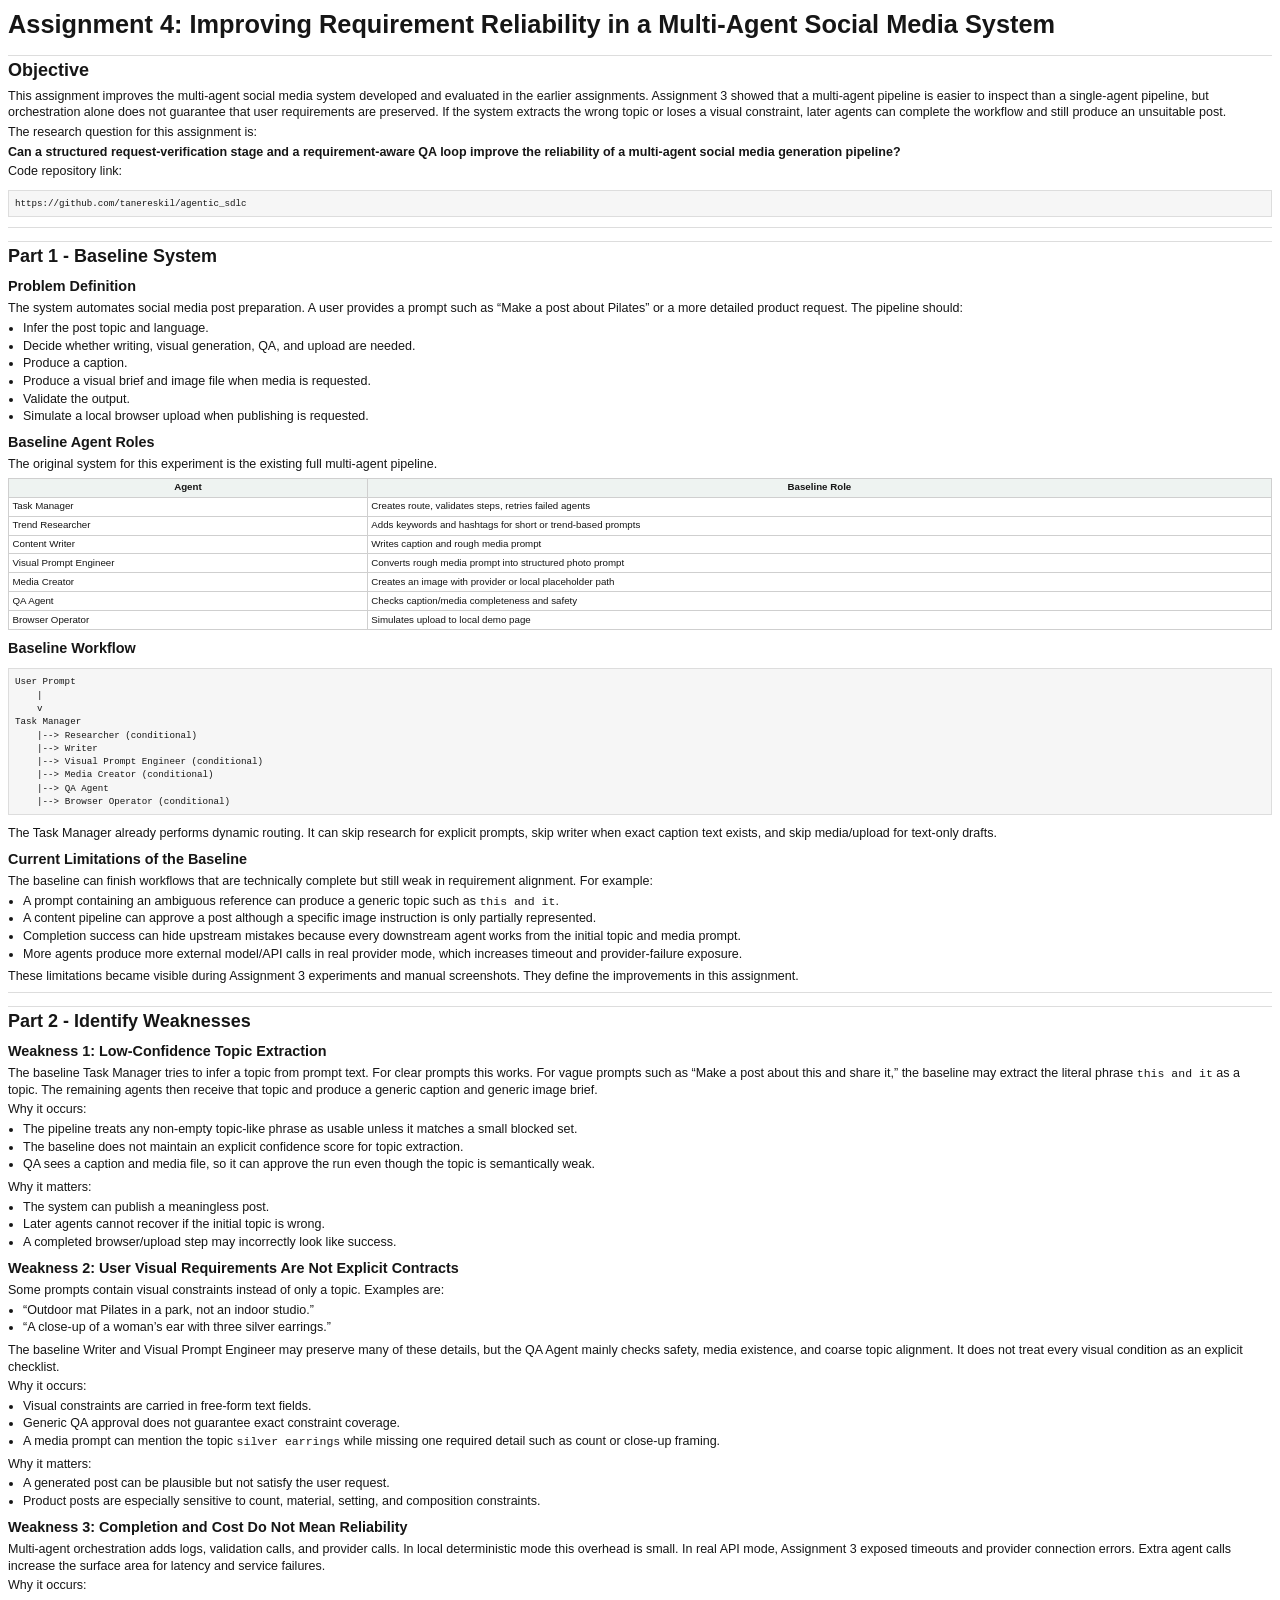
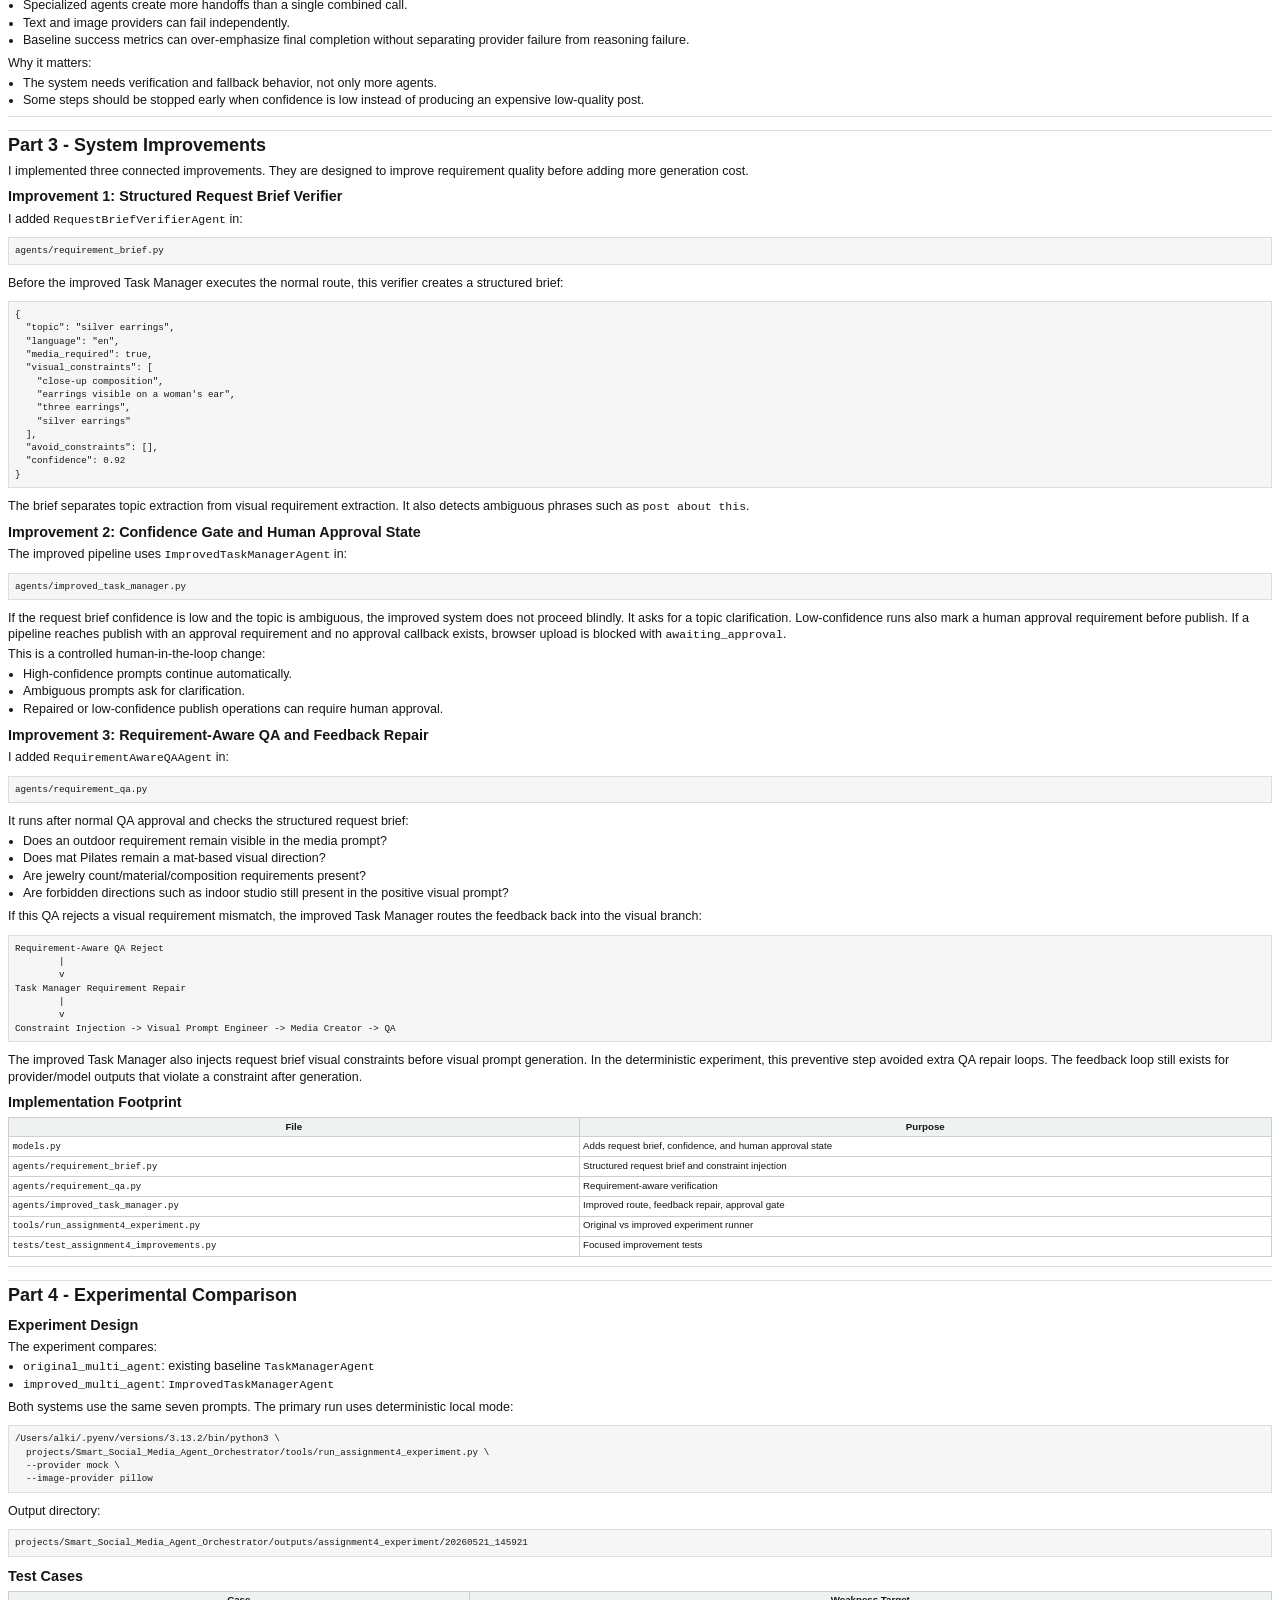
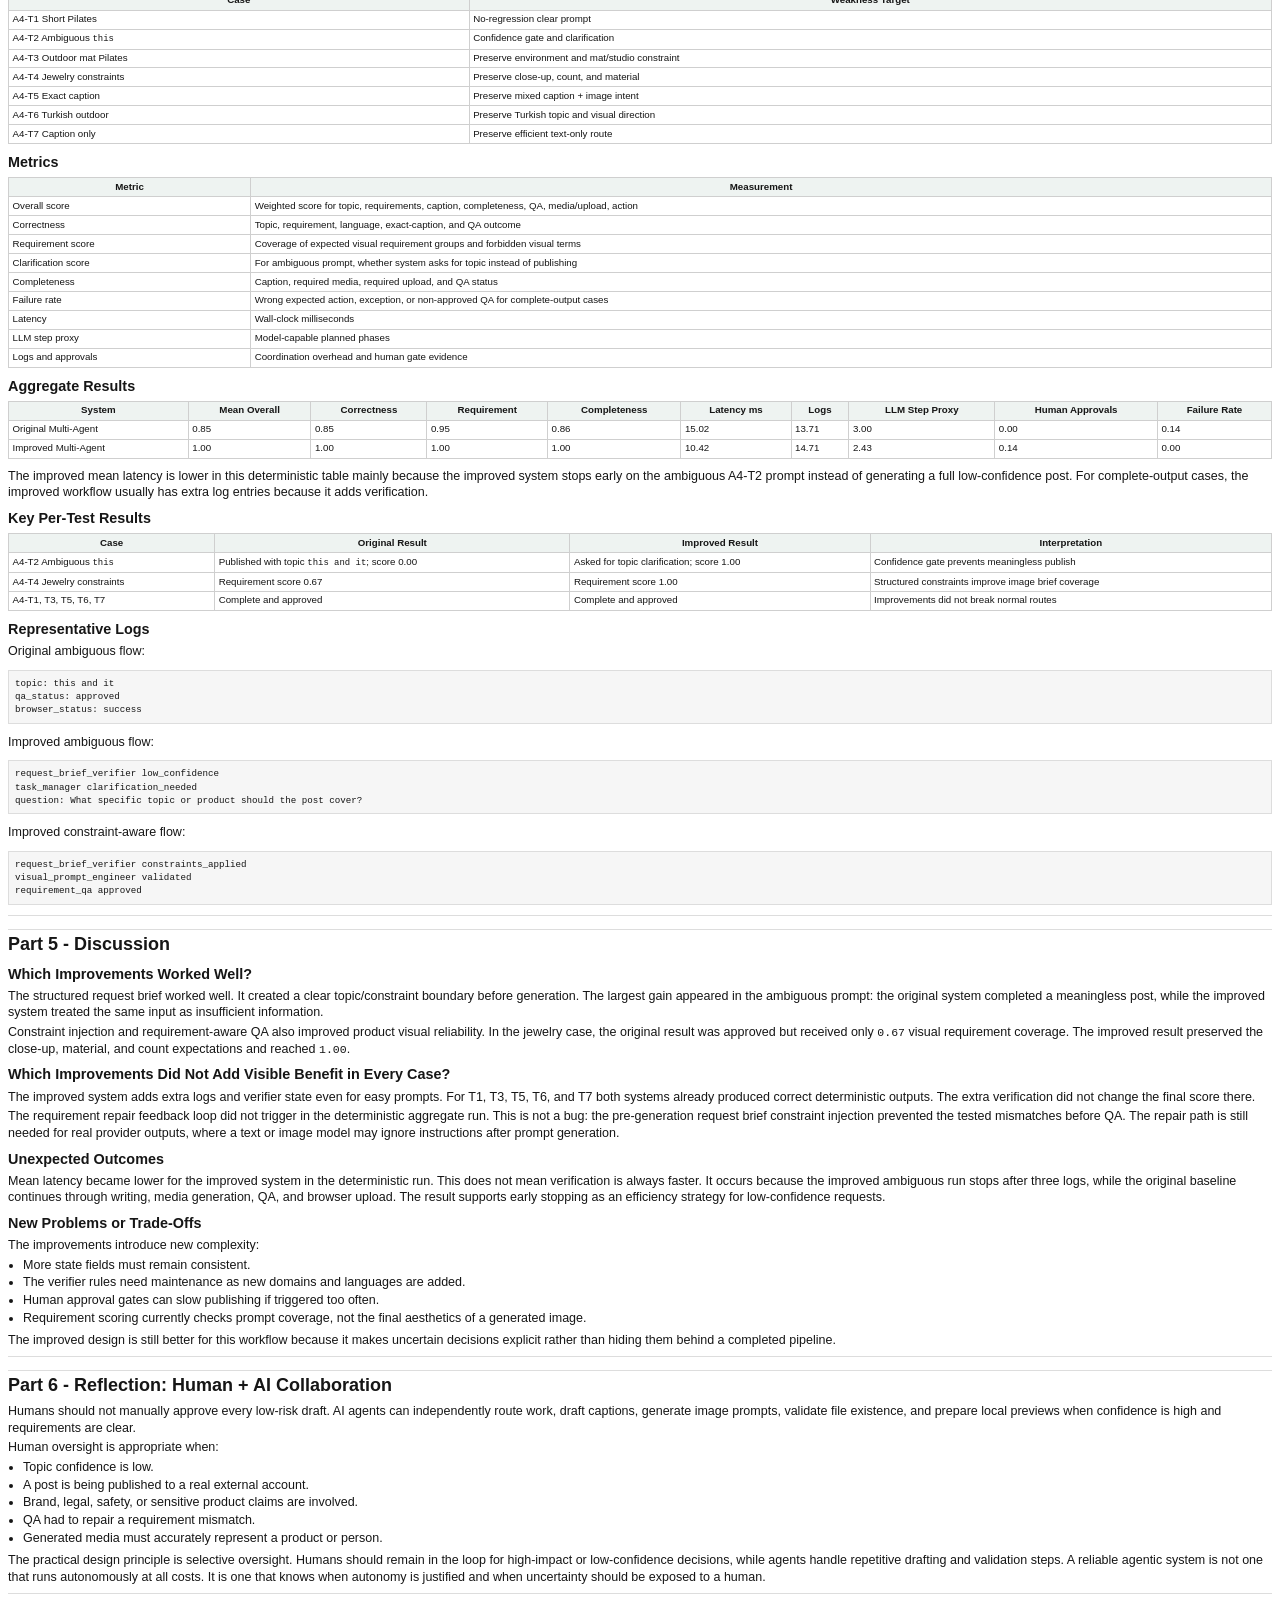
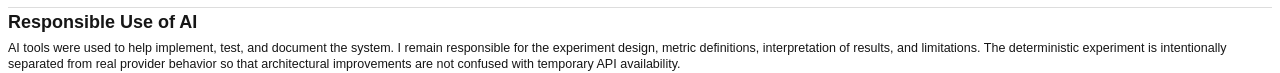
==== projects/Smart_Social_Media_Agent_Orchestrator/assignment4_report.html @ 866764fb "Add project files and updates" ====
<!doctype html><html><head><meta charset="utf-8"><title>Assignment 4 Report</title><style>@page { size: A4; margin: 14mm 12mm; } body { font-family:-apple-system,BlinkMacSystemFont,"Helvetica Neue",Arial,sans-serif;color:#161616;line-height:1.33;font-size:9.4pt;} h1{font-size:19pt;margin:0 0 9px;} h2{font-size:13.5pt;margin:13px 0 5px;padding-top:3px;border-top:1px solid #ddd;} h3{font-size:10.8pt;margin:8px 0 4px;} p{margin:3px 0;} ul{margin:3px 0 6px 15px;padding:0;} li{margin:1px 0;} table{width:100%;border-collapse:collapse;margin:5px 0 9px;font-size:7.3pt;page-break-inside:avoid;} th,td{border:1px solid #cfcfcf;padding:2.5px 3.5px;vertical-align:top;} th{background:#eef3f1;font-weight:700;} pre{background:#f6f6f6;border:1px solid #ddd;padding:6px;white-space:pre-wrap;overflow-wrap:anywhere;font-size:7.5pt;} code{font-family:Menlo,Consolas,monospace;font-size:.92em;} hr{border:0;border-top:1px solid #ddd;margin:7px 0;}</style></head><body><h1>Assignment 4: Improving Requirement Reliability in a Multi-Agent Social Media System</h1>
<h2>Objective</h2>
<p>This assignment improves the multi-agent social media system developed and evaluated in the earlier assignments. Assignment 3 showed that a multi-agent pipeline is easier to inspect than a single-agent pipeline, but orchestration alone does not guarantee that user requirements are preserved. If the system extracts the wrong topic or loses a visual constraint, later agents can complete the workflow and still produce an unsuitable post.</p>
<p>The research question for this assignment is:</p>
<p><strong>Can a structured request-verification stage and a requirement-aware QA loop improve the reliability of a multi-agent social media generation pipeline?</strong></p>
<p>Code repository link:</p>
<pre><code>https://github.com/tanereskil/agentic_sdlc</code></pre>
<hr>
<h2>Part 1 - Baseline System</h2>
<h3>Problem Definition</h3>
<p>The system automates social media post preparation. A user provides a prompt such as “Make a post about Pilates” or a more detailed product request. The pipeline should:</p>
<ul>
<li>Infer the post topic and language.</li>
<li>Decide whether writing, visual generation, QA, and upload are needed.</li>
<li>Produce a caption.</li>
<li>Produce a visual brief and image file when media is requested.</li>
<li>Validate the output.</li>
<li>Simulate a local browser upload when publishing is requested.</li>
</ul>
<h3>Baseline Agent Roles</h3>
<p>The original system for this experiment is the existing full multi-agent pipeline.</p>
<table><thead><tr><th>Agent</th><th>Baseline Role</th></tr></thead><tbody>
<tr><td>Task Manager</td><td>Creates route, validates steps, retries failed agents</td></tr>
<tr><td>Trend Researcher</td><td>Adds keywords and hashtags for short or trend-based prompts</td></tr>
<tr><td>Content Writer</td><td>Writes caption and rough media prompt</td></tr>
<tr><td>Visual Prompt Engineer</td><td>Converts rough media prompt into structured photo prompt</td></tr>
<tr><td>Media Creator</td><td>Creates an image with provider or local placeholder path</td></tr>
<tr><td>QA Agent</td><td>Checks caption/media completeness and safety</td></tr>
<tr><td>Browser Operator</td><td>Simulates upload to local demo page</td></tr>
</tbody></table>
<h3>Baseline Workflow</h3>
<pre><code>User Prompt
    |
    v
Task Manager
    |--&gt; Researcher (conditional)
    |--&gt; Writer
    |--&gt; Visual Prompt Engineer (conditional)
    |--&gt; Media Creator (conditional)
    |--&gt; QA Agent
    |--&gt; Browser Operator (conditional)</code></pre>
<p>The Task Manager already performs dynamic routing. It can skip research for explicit prompts, skip writer when exact caption text exists, and skip media/upload for text-only drafts.</p>
<h3>Current Limitations of the Baseline</h3>
<p>The baseline can finish workflows that are technically complete but still weak in requirement alignment. For example:</p>
<ul>
<li>A prompt containing an ambiguous reference can produce a generic topic such as <code>this and it</code>.</li>
<li>A content pipeline can approve a post although a specific image instruction is only partially represented.</li>
<li>Completion success can hide upstream mistakes because every downstream agent works from the initial topic and media prompt.</li>
<li>More agents produce more external model/API calls in real provider mode, which increases timeout and provider-failure exposure.</li>
</ul>
<p>These limitations became visible during Assignment 3 experiments and manual screenshots. They define the improvements in this assignment.</p>
<hr>
<h2>Part 2 - Identify Weaknesses</h2>
<h3>Weakness 1: Low-Confidence Topic Extraction</h3>
<p>The baseline Task Manager tries to infer a topic from prompt text. For clear prompts this works. For vague prompts such as “Make a post about this and share it,” the baseline may extract the literal phrase <code>this and it</code> as a topic. The remaining agents then receive that topic and produce a generic caption and generic image brief.</p>
<p>Why it occurs:</p>
<ul>
<li>The pipeline treats any non-empty topic-like phrase as usable unless it matches a small blocked set.</li>
<li>The baseline does not maintain an explicit confidence score for topic extraction.</li>
<li>QA sees a caption and media file, so it can approve the run even though the topic is semantically weak.</li>
</ul>
<p>Why it matters:</p>
<ul>
<li>The system can publish a meaningless post.</li>
<li>Later agents cannot recover if the initial topic is wrong.</li>
<li>A completed browser/upload step may incorrectly look like success.</li>
</ul>
<h3>Weakness 2: User Visual Requirements Are Not Explicit Contracts</h3>
<p>Some prompts contain visual constraints instead of only a topic. Examples are:</p>
<ul>
<li>“Outdoor mat Pilates in a park, not an indoor studio.”</li>
<li>“A close-up of a woman’s ear with three silver earrings.”</li>
</ul>
<p>The baseline Writer and Visual Prompt Engineer may preserve many of these details, but the QA Agent mainly checks safety, media existence, and coarse topic alignment. It does not treat every visual condition as an explicit checklist.</p>
<p>Why it occurs:</p>
<ul>
<li>Visual constraints are carried in free-form text fields.</li>
<li>Generic QA approval does not guarantee exact constraint coverage.</li>
<li>A media prompt can mention the topic <code>silver earrings</code> while missing one required detail such as count or close-up framing.</li>
</ul>
<p>Why it matters:</p>
<ul>
<li>A generated post can be plausible but not satisfy the user request.</li>
<li>Product posts are especially sensitive to count, material, setting, and composition constraints.</li>
</ul>
<h3>Weakness 3: Completion and Cost Do Not Mean Reliability</h3>
<p>Multi-agent orchestration adds logs, validation calls, and provider calls. In local deterministic mode this overhead is small. In real API mode, Assignment 3 exposed timeouts and provider connection errors. Extra agent calls increase the surface area for latency and service failures.</p>
<p>Why it occurs:</p>
<ul>
<li>Specialized agents create more handoffs than a single combined call.</li>
<li>Text and image providers can fail independently.</li>
<li>Baseline success metrics can over-emphasize final completion without separating provider failure from reasoning failure.</li>
</ul>
<p>Why it matters:</p>
<ul>
<li>The system needs verification and fallback behavior, not only more agents.</li>
<li>Some steps should be stopped early when confidence is low instead of producing an expensive low-quality post.</li>
</ul>
<hr>
<h2>Part 3 - System Improvements</h2>
<p>I implemented three connected improvements. They are designed to improve requirement quality before adding more generation cost.</p>
<h3>Improvement 1: Structured Request Brief Verifier</h3>
<p>I added <code>RequestBriefVerifierAgent</code> in:</p>
<pre><code>agents/requirement_brief.py</code></pre>
<p>Before the improved Task Manager executes the normal route, this verifier creates a structured brief:</p>
<pre><code>{
  &quot;topic&quot;: &quot;silver earrings&quot;,
  &quot;language&quot;: &quot;en&quot;,
  &quot;media_required&quot;: true,
  &quot;visual_constraints&quot;: [
    &quot;close-up composition&quot;,
    &quot;earrings visible on a woman&#x27;s ear&quot;,
    &quot;three earrings&quot;,
    &quot;silver earrings&quot;
  ],
  &quot;avoid_constraints&quot;: [],
  &quot;confidence&quot;: 0.92
}</code></pre>
<p>The brief separates topic extraction from visual requirement extraction. It also detects ambiguous phrases such as <code>post about this</code>.</p>
<h3>Improvement 2: Confidence Gate and Human Approval State</h3>
<p>The improved pipeline uses <code>ImprovedTaskManagerAgent</code> in:</p>
<pre><code>agents/improved_task_manager.py</code></pre>
<p>If the request brief confidence is low and the topic is ambiguous, the improved system does not proceed blindly. It asks for a topic clarification. Low-confidence runs also mark a human approval requirement before publish. If a pipeline reaches publish with an approval requirement and no approval callback exists, browser upload is blocked with <code>awaiting_approval</code>.</p>
<p>This is a controlled human-in-the-loop change:</p>
<ul>
<li>High-confidence prompts continue automatically.</li>
<li>Ambiguous prompts ask for clarification.</li>
<li>Repaired or low-confidence publish operations can require human approval.</li>
</ul>
<h3>Improvement 3: Requirement-Aware QA and Feedback Repair</h3>
<p>I added <code>RequirementAwareQAAgent</code> in:</p>
<pre><code>agents/requirement_qa.py</code></pre>
<p>It runs after normal QA approval and checks the structured request brief:</p>
<ul>
<li>Does an outdoor requirement remain visible in the media prompt?</li>
<li>Does mat Pilates remain a mat-based visual direction?</li>
<li>Are jewelry count/material/composition requirements present?</li>
<li>Are forbidden directions such as indoor studio still present in the positive visual prompt?</li>
</ul>
<p>If this QA rejects a visual requirement mismatch, the improved Task Manager routes the feedback back into the visual branch:</p>
<pre><code>Requirement-Aware QA Reject
        |
        v
Task Manager Requirement Repair
        |
        v
Constraint Injection -&gt; Visual Prompt Engineer -&gt; Media Creator -&gt; QA</code></pre>
<p>The improved Task Manager also injects request brief visual constraints before visual prompt generation. In the deterministic experiment, this preventive step avoided extra QA repair loops. The feedback loop still exists for provider/model outputs that violate a constraint after generation.</p>
<h3>Implementation Footprint</h3>
<table><thead><tr><th>File</th><th>Purpose</th></tr></thead><tbody>
<tr><td><code>models.py</code></td><td>Adds request brief, confidence, and human approval state</td></tr>
<tr><td><code>agents/requirement_brief.py</code></td><td>Structured request brief and constraint injection</td></tr>
<tr><td><code>agents/requirement_qa.py</code></td><td>Requirement-aware verification</td></tr>
<tr><td><code>agents/improved_task_manager.py</code></td><td>Improved route, feedback repair, approval gate</td></tr>
<tr><td><code>tools/run_assignment4_experiment.py</code></td><td>Original vs improved experiment runner</td></tr>
<tr><td><code>tests/test_assignment4_improvements.py</code></td><td>Focused improvement tests</td></tr>
</tbody></table>
<hr>
<h2>Part 4 - Experimental Comparison</h2>
<h3>Experiment Design</h3>
<p>The experiment compares:</p>
<ul>
<li><code>original_multi_agent</code>: existing baseline <code>TaskManagerAgent</code></li>
<li><code>improved_multi_agent</code>: <code>ImprovedTaskManagerAgent</code></li>
</ul>
<p>Both systems use the same seven prompts. The primary run uses deterministic local mode:</p>
<pre><code>/Users/alki/.pyenv/versions/3.13.2/bin/python3 \
  projects/Smart_Social_Media_Agent_Orchestrator/tools/run_assignment4_experiment.py \
  --provider mock \
  --image-provider pillow</code></pre>
<p>Output directory:</p>
<pre><code>projects/Smart_Social_Media_Agent_Orchestrator/outputs/assignment4_experiment/20260521_145921</code></pre>
<h3>Test Cases</h3>
<table><thead><tr><th>Case</th><th>Weakness Target</th></tr></thead><tbody>
<tr><td>A4-T1 Short Pilates</td><td>No-regression clear prompt</td></tr>
<tr><td>A4-T2 Ambiguous <code>this</code></td><td>Confidence gate and clarification</td></tr>
<tr><td>A4-T3 Outdoor mat Pilates</td><td>Preserve environment and mat/studio constraint</td></tr>
<tr><td>A4-T4 Jewelry constraints</td><td>Preserve close-up, count, and material</td></tr>
<tr><td>A4-T5 Exact caption</td><td>Preserve mixed caption + image intent</td></tr>
<tr><td>A4-T6 Turkish outdoor</td><td>Preserve Turkish topic and visual direction</td></tr>
<tr><td>A4-T7 Caption only</td><td>Preserve efficient text-only route</td></tr>
</tbody></table>
<h3>Metrics</h3>
<table><thead><tr><th>Metric</th><th>Measurement</th></tr></thead><tbody>
<tr><td>Overall score</td><td>Weighted score for topic, requirements, caption, completeness, QA, media/upload, action</td></tr>
<tr><td>Correctness</td><td>Topic, requirement, language, exact-caption, and QA outcome</td></tr>
<tr><td>Requirement score</td><td>Coverage of expected visual requirement groups and forbidden visual terms</td></tr>
<tr><td>Clarification score</td><td>For ambiguous prompt, whether system asks for topic instead of publishing</td></tr>
<tr><td>Completeness</td><td>Caption, required media, required upload, and QA status</td></tr>
<tr><td>Failure rate</td><td>Wrong expected action, exception, or non-approved QA for complete-output cases</td></tr>
<tr><td>Latency</td><td>Wall-clock milliseconds</td></tr>
<tr><td>LLM step proxy</td><td>Model-capable planned phases</td></tr>
<tr><td>Logs and approvals</td><td>Coordination overhead and human gate evidence</td></tr>
</tbody></table>
<h3>Aggregate Results</h3>
<table><thead><tr><th>System</th><th>Mean Overall</th><th>Correctness</th><th>Requirement</th><th>Completeness</th><th>Latency ms</th><th>Logs</th><th>LLM Step Proxy</th><th>Human Approvals</th><th>Failure Rate</th></tr></thead><tbody>
<tr><td>Original Multi-Agent</td><td>0.85</td><td>0.85</td><td>0.95</td><td>0.86</td><td>15.02</td><td>13.71</td><td>3.00</td><td>0.00</td><td>0.14</td></tr>
<tr><td>Improved Multi-Agent</td><td>1.00</td><td>1.00</td><td>1.00</td><td>1.00</td><td>10.42</td><td>14.71</td><td>2.43</td><td>0.14</td><td>0.00</td></tr>
</tbody></table>
<p>The improved mean latency is lower in this deterministic table mainly because the improved system stops early on the ambiguous A4-T2 prompt instead of generating a full low-confidence post. For complete-output cases, the improved workflow usually has extra log entries because it adds verification.</p>
<h3>Key Per-Test Results</h3>
<table><thead><tr><th>Case</th><th>Original Result</th><th>Improved Result</th><th>Interpretation</th></tr></thead><tbody>
<tr><td>A4-T2 Ambiguous <code>this</code></td><td>Published with topic <code>this and it</code>; score 0.00</td><td>Asked for topic clarification; score 1.00</td><td>Confidence gate prevents meaningless publish</td></tr>
<tr><td>A4-T4 Jewelry constraints</td><td>Requirement score 0.67</td><td>Requirement score 1.00</td><td>Structured constraints improve image brief coverage</td></tr>
<tr><td>A4-T1, T3, T5, T6, T7</td><td>Complete and approved</td><td>Complete and approved</td><td>Improvements did not break normal routes</td></tr>
</tbody></table>
<h3>Representative Logs</h3>
<p>Original ambiguous flow:</p>
<pre><code>topic: this and it
qa_status: approved
browser_status: success</code></pre>
<p>Improved ambiguous flow:</p>
<pre><code>request_brief_verifier low_confidence
task_manager clarification_needed
question: What specific topic or product should the post cover?</code></pre>
<p>Improved constraint-aware flow:</p>
<pre><code>request_brief_verifier constraints_applied
visual_prompt_engineer validated
requirement_qa approved</code></pre>
<hr>
<h2>Part 5 - Discussion</h2>
<h3>Which Improvements Worked Well?</h3>
<p>The structured request brief worked well. It created a clear topic/constraint boundary before generation. The largest gain appeared in the ambiguous prompt: the original system completed a meaningless post, while the improved system treated the same input as insufficient information.</p>
<p>Constraint injection and requirement-aware QA also improved product visual reliability. In the jewelry case, the original result was approved but received only <code>0.67</code> visual requirement coverage. The improved result preserved the close-up, material, and count expectations and reached <code>1.00</code>.</p>
<h3>Which Improvements Did Not Add Visible Benefit in Every Case?</h3>
<p>The improved system adds extra logs and verifier state even for easy prompts. For T1, T3, T5, T6, and T7 both systems already produced correct deterministic outputs. The extra verification did not change the final score there.</p>
<p>The requirement repair feedback loop did not trigger in the deterministic aggregate run. This is not a bug: the pre-generation request brief constraint injection prevented the tested mismatches before QA. The repair path is still needed for real provider outputs, where a text or image model may ignore instructions after prompt generation.</p>
<h3>Unexpected Outcomes</h3>
<p>Mean latency became lower for the improved system in the deterministic run. This does not mean verification is always faster. It occurs because the improved ambiguous run stops after three logs, while the original baseline continues through writing, media generation, QA, and browser upload. The result supports early stopping as an efficiency strategy for low-confidence requests.</p>
<h3>New Problems or Trade-Offs</h3>
<p>The improvements introduce new complexity:</p>
<ul>
<li>More state fields must remain consistent.</li>
<li>The verifier rules need maintenance as new domains and languages are added.</li>
<li>Human approval gates can slow publishing if triggered too often.</li>
<li>Requirement scoring currently checks prompt coverage, not the final aesthetics of a generated image.</li>
</ul>
<p>The improved design is still better for this workflow because it makes uncertain decisions explicit rather than hiding them behind a completed pipeline.</p>
<hr>
<h2>Part 6 - Reflection: Human + AI Collaboration</h2>
<p>Humans should not manually approve every low-risk draft. AI agents can independently route work, draft captions, generate image prompts, validate file existence, and prepare local previews when confidence is high and requirements are clear.</p>
<p>Human oversight is appropriate when:</p>
<ul>
<li>Topic confidence is low.</li>
<li>A post is being published to a real external account.</li>
<li>Brand, legal, safety, or sensitive product claims are involved.</li>
<li>QA had to repair a requirement mismatch.</li>
<li>Generated media must accurately represent a product or person.</li>
</ul>
<p>The practical design principle is selective oversight. Humans should remain in the loop for high-impact or low-confidence decisions, while agents handle repetitive drafting and validation steps. A reliable agentic system is not one that runs autonomously at all costs. It is one that knows when autonomy is justified and when uncertainty should be exposed to a human.</p>
<hr>
<h2>Responsible Use of AI</h2>
<p>AI tools were used to help implement, test, and document the system. I remain responsible for the experiment design, metric definitions, interpretation of results, and limitations. The deterministic experiment is intentionally separated from real provider behavior so that architectural improvements are not confused with temporary API availability.</p></body></html>
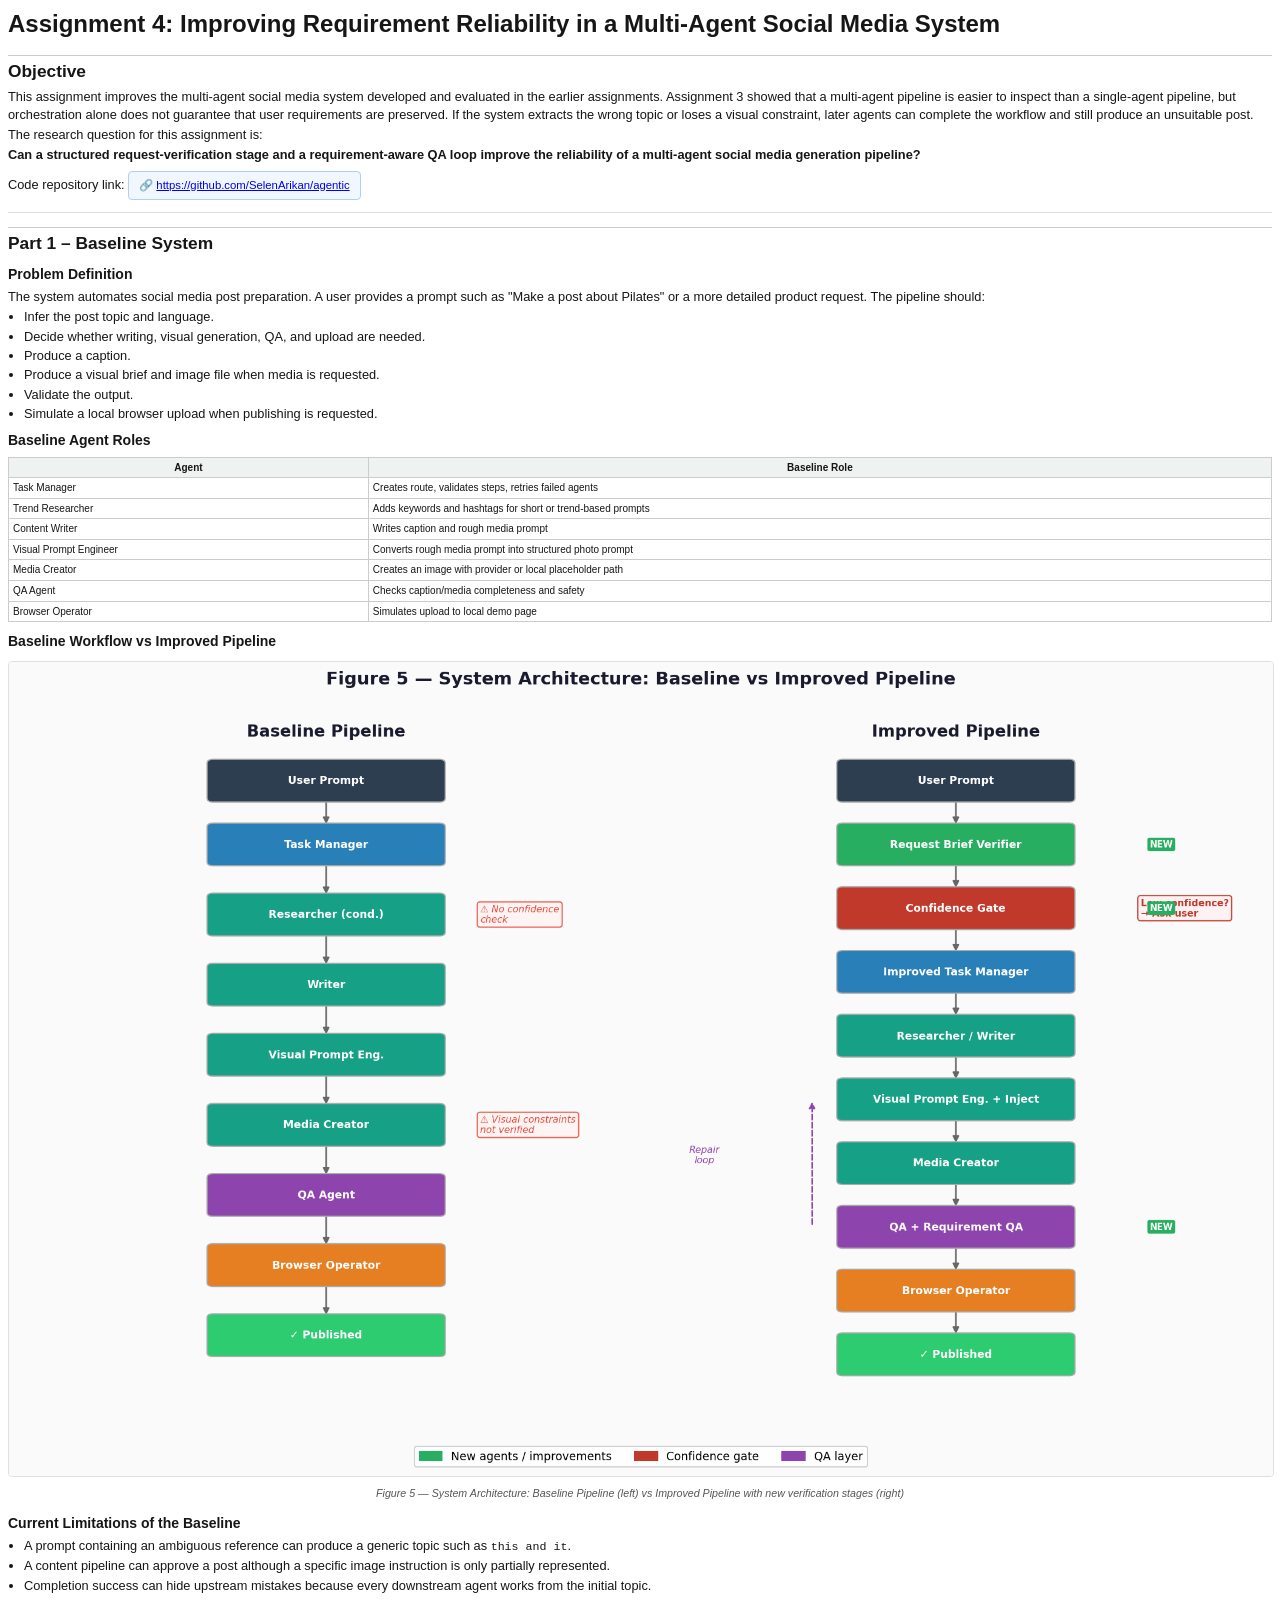
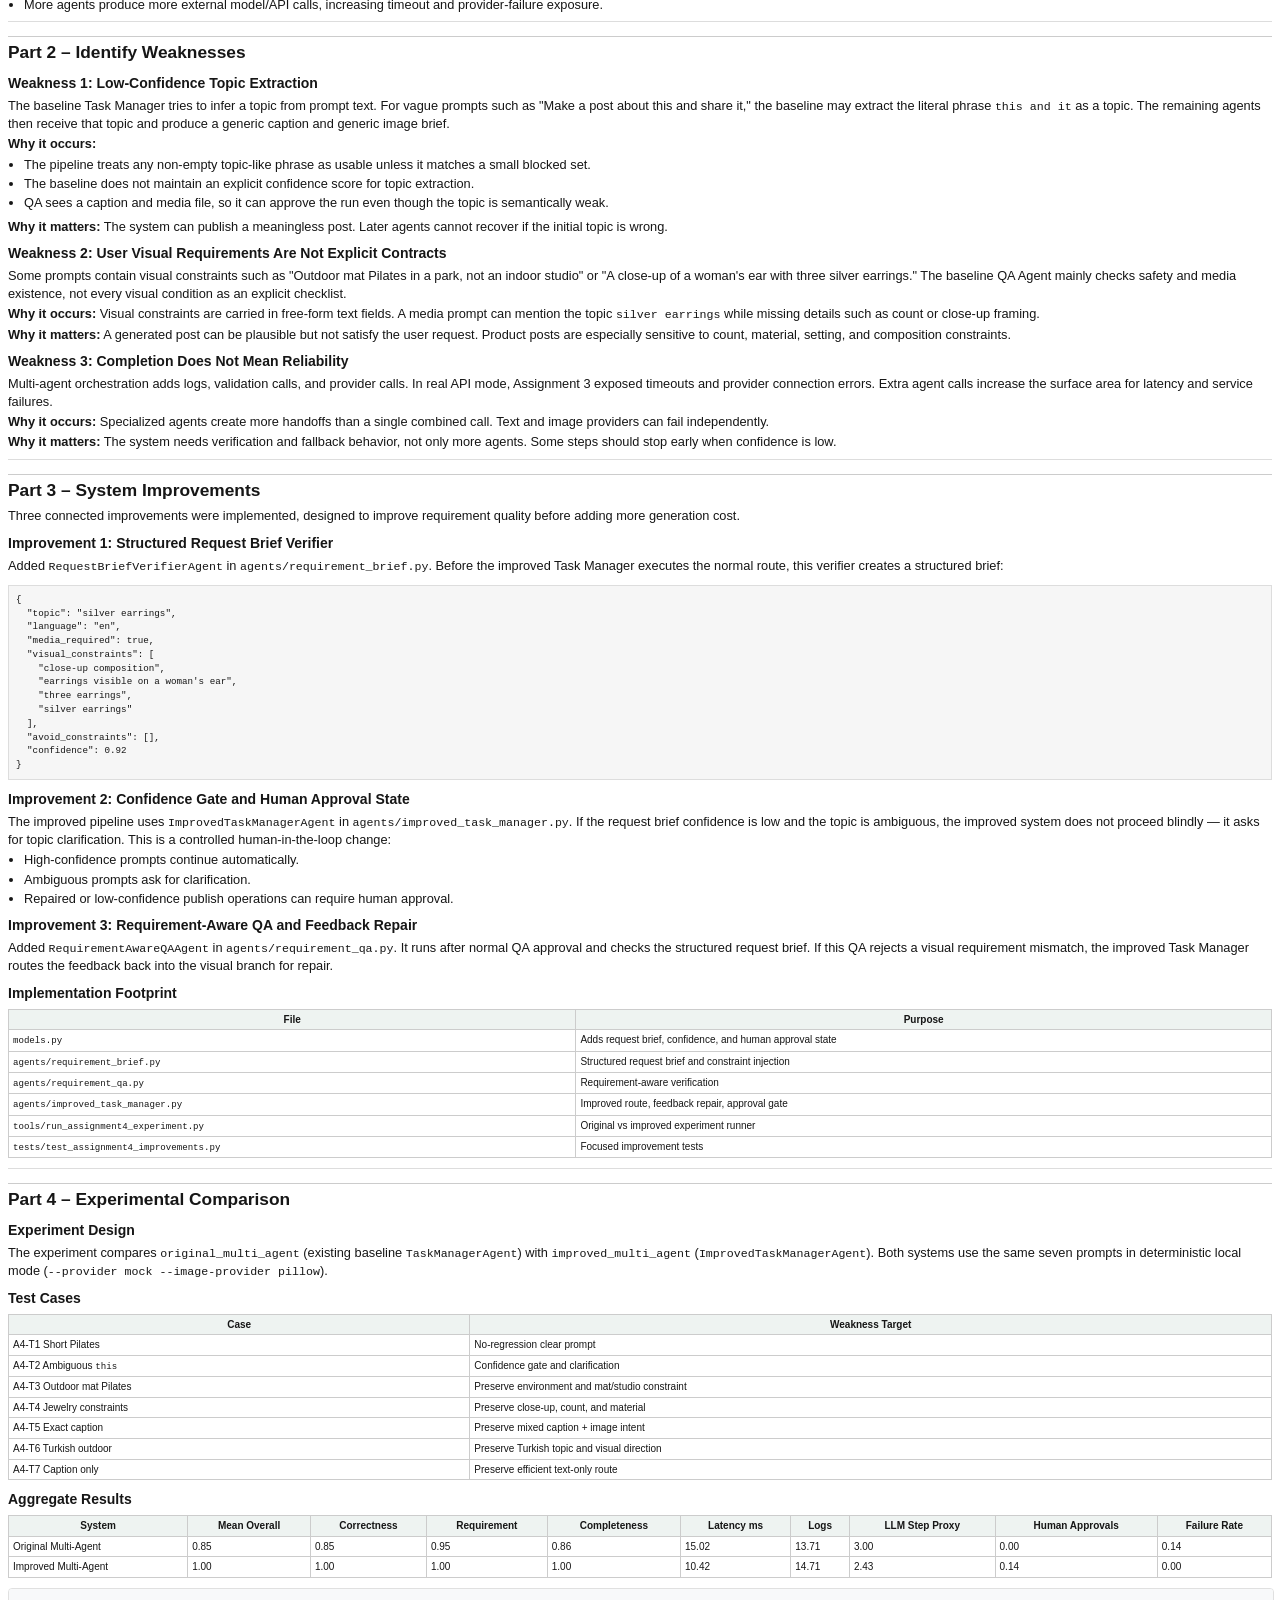
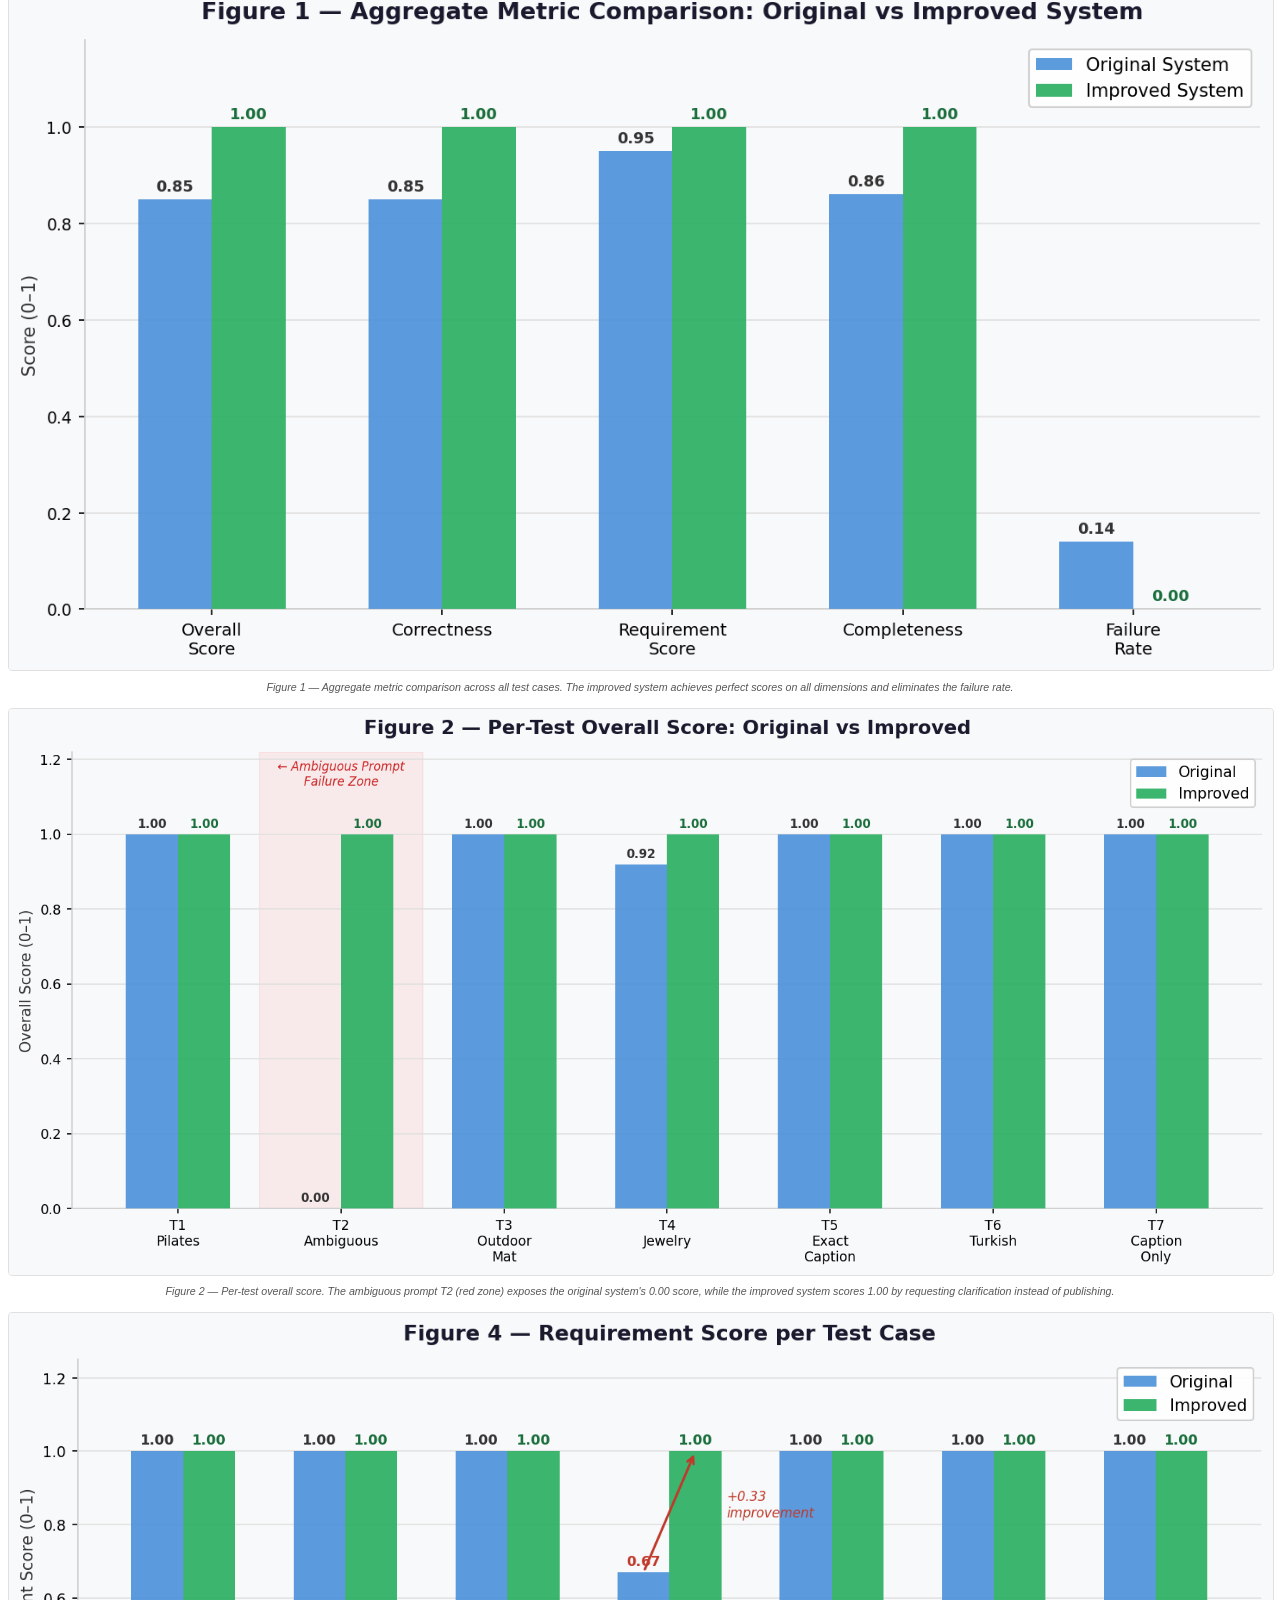
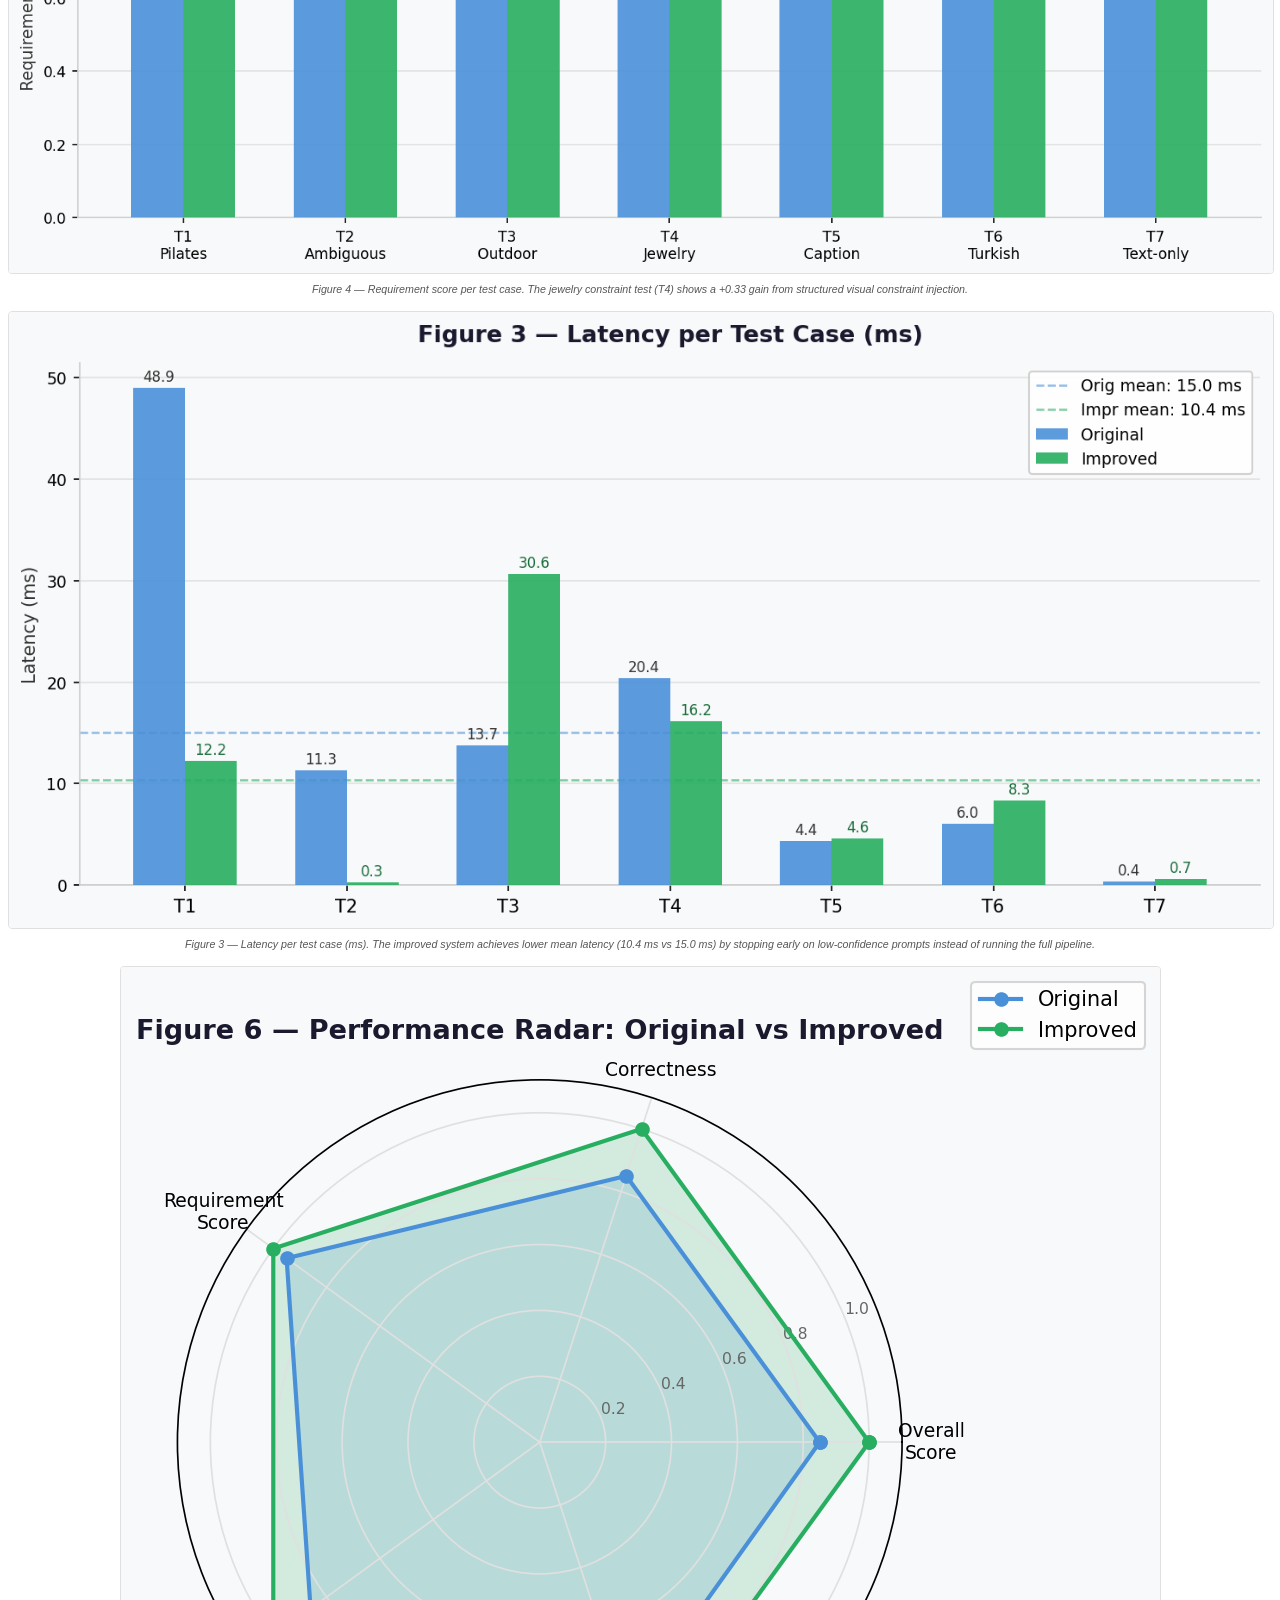
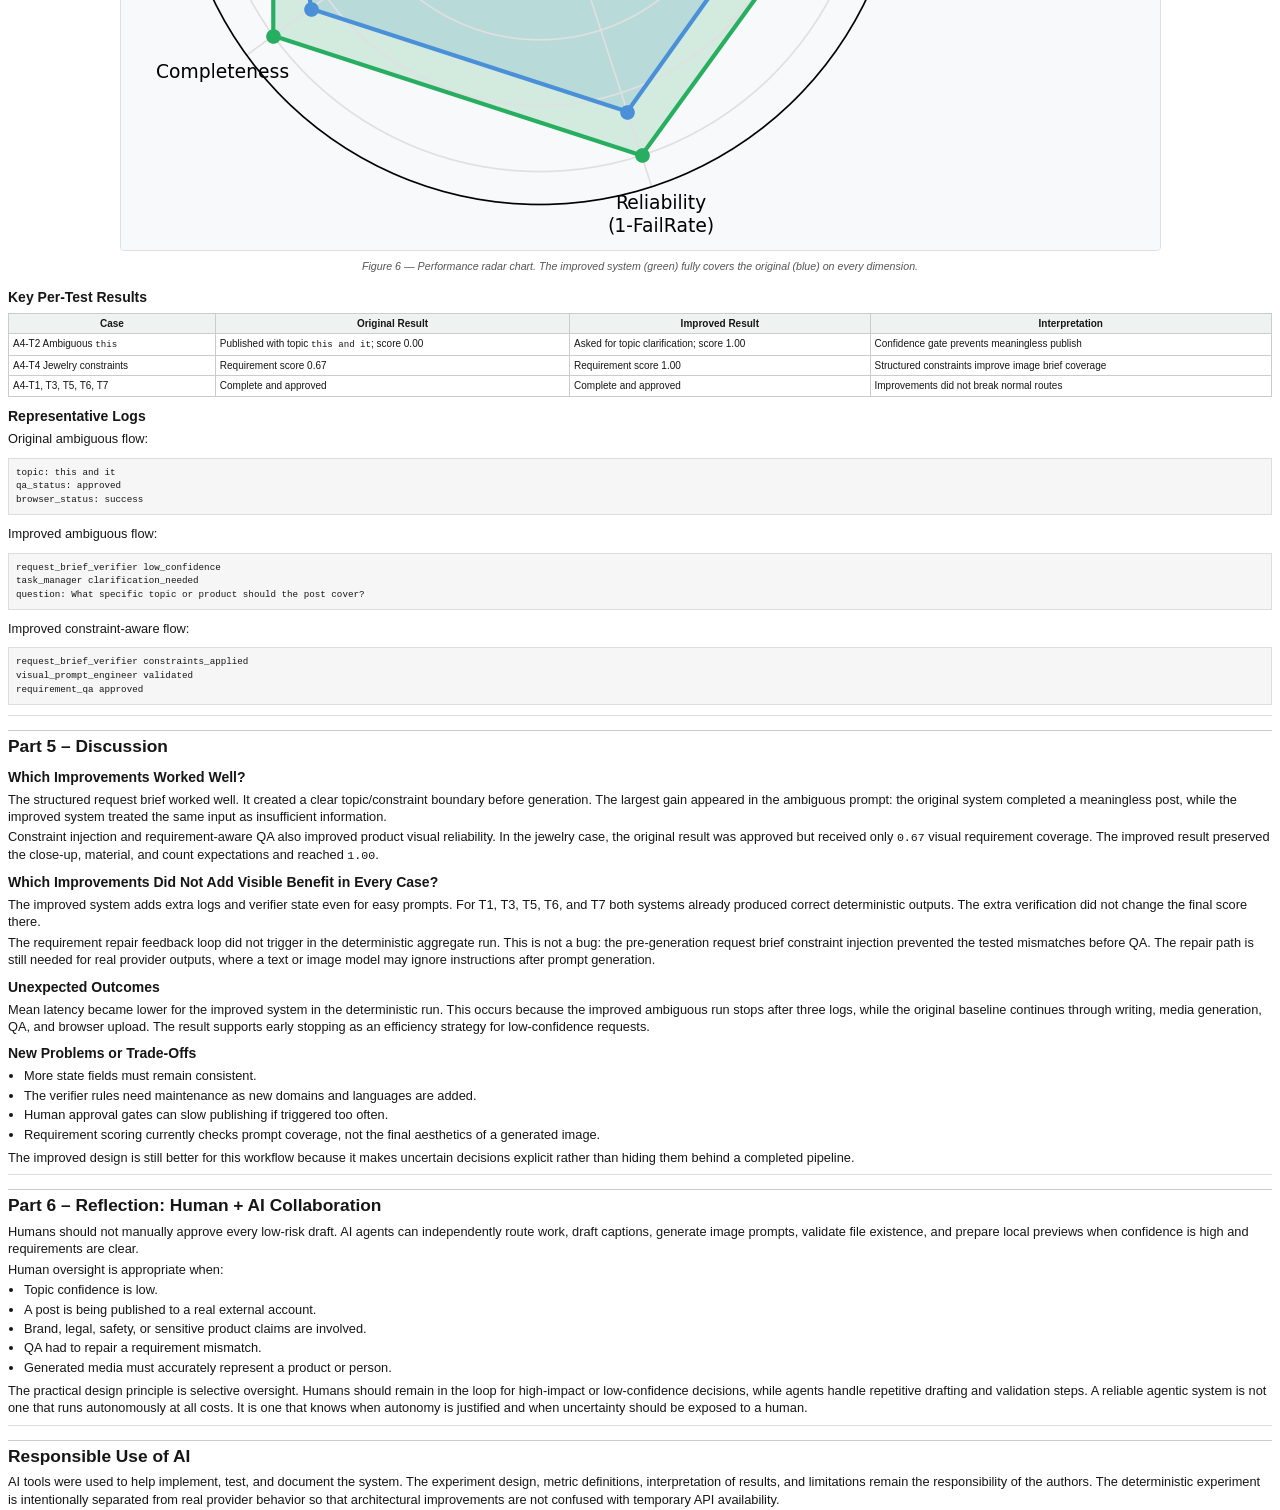
==== commit 6d09c406: "Add assignment4 charts, updated HTML/PDF report, fix repo link" ====
--- a/projects/Smart_Social_Media_Agent_Orchestrator/assignment4_report.html
+++ b/projects/Smart_Social_Media_Agent_Orchestrator/assignment4_report.html
@@ -1,24 +1,80 @@
-<!doctype html><html><head><meta charset="utf-8"><title>Assignment 4 Report</title><style>@page { size: A4; margin: 14mm 12mm; } body { font-family:-apple-system,BlinkMacSystemFont,"Helvetica Neue",Arial,sans-serif;color:#161616;line-height:1.33;font-size:9.4pt;} h1{font-size:19pt;margin:0 0 9px;} h2{font-size:13.5pt;margin:13px 0 5px;padding-top:3px;border-top:1px solid #ddd;} h3{font-size:10.8pt;margin:8px 0 4px;} p{margin:3px 0;} ul{margin:3px 0 6px 15px;padding:0;} li{margin:1px 0;} table{width:100%;border-collapse:collapse;margin:5px 0 9px;font-size:7.3pt;page-break-inside:avoid;} th,td{border:1px solid #cfcfcf;padding:2.5px 3.5px;vertical-align:top;} th{background:#eef3f1;font-weight:700;} pre{background:#f6f6f6;border:1px solid #ddd;padding:6px;white-space:pre-wrap;overflow-wrap:anywhere;font-size:7.5pt;} code{font-family:Menlo,Consolas,monospace;font-size:.92em;} hr{border:0;border-top:1px solid #ddd;margin:7px 0;}</style></head><body><h1>Assignment 4: Improving Requirement Reliability in a Multi-Agent Social Media System</h1>
+<!doctype html>
+<html>
+<head>
+<meta charset="utf-8">
+<title>Assignment 4 Report</title>
+<style>
+@page { size: A4; margin: 14mm 12mm; }
+body {
+  font-family: -apple-system, BlinkMacSystemFont, "Helvetica Neue", Arial, sans-serif;
+  color: #161616; line-height: 1.36; font-size: 9.6pt;
+}
+h1 { font-size: 18pt; margin: 0 0 8px; }
+h2 {
+  font-size: 13pt; margin: 14px 0 5px; padding-top: 4px;
+  border-top: 1.5px solid #ccc;
+}
+h3 { font-size: 10.5pt; margin: 9px 0 4px; }
+p  { margin: 3px 0; }
+ul { margin: 3px 0 6px 16px; padding: 0; }
+li { margin: 2px 0; }
+table {
+  width: 100%; border-collapse: collapse; margin: 6px 0 10px;
+  font-size: 7.5pt; page-break-inside: avoid;
+}
+th, td {
+  border: 1px solid #ccc; padding: 3px 4px; vertical-align: top;
+}
+th { background: #eef3f1; font-weight: 700; }
+pre {
+  background: #f6f6f6; border: 1px solid #ddd; padding: 7px;
+  white-space: pre-wrap; overflow-wrap: anywhere; font-size: 7.6pt;
+}
+code { font-family: Menlo, Consolas, monospace; font-size: .91em; }
+hr { border: 0; border-top: 1px solid #ddd; margin: 8px 0; }
+.fig {
+  text-align: center; margin: 10px 0 14px;
+  page-break-inside: avoid;
+}
+.fig img {
+  max-width: 100%; height: auto;
+  border: 1px solid #e0e0e0; border-radius: 4px;
+}
+.fig-caption {
+  font-size: 8pt; color: #555; margin-top: 4px; font-style: italic;
+}
+.repo-link {
+  background: #f0f7ff; border: 1px solid #b0d0f0; border-radius: 4px;
+  padding: 6px 10px; font-size: 8.5pt; display: inline-block; margin: 4px 0;
+}
+</style>
+</head>
+<body>
+
+<h1>Assignment 4: Improving Requirement Reliability in a Multi-Agent Social Media System</h1>
+
 <h2>Objective</h2>
 <p>This assignment improves the multi-agent social media system developed and evaluated in the earlier assignments. Assignment 3 showed that a multi-agent pipeline is easier to inspect than a single-agent pipeline, but orchestration alone does not guarantee that user requirements are preserved. If the system extracts the wrong topic or loses a visual constraint, later agents can complete the workflow and still produce an unsuitable post.</p>
 <p>The research question for this assignment is:</p>
 <p><strong>Can a structured request-verification stage and a requirement-aware QA loop improve the reliability of a multi-agent social media generation pipeline?</strong></p>
-<p>Code repository link:</p>
-<pre><code>https://github.com/tanereskil/agentic_sdlc</code></pre>
-<hr>
-<h2>Part 1 - Baseline System</h2>
+<p>Code repository link: <span class="repo-link">&#128279; <a href="https://github.com/SelenArikan/agentic">https://github.com/SelenArikan/agentic</a></span></p>
+
+<hr>
+
+<h2>Part 1 – Baseline System</h2>
+
 <h3>Problem Definition</h3>
-<p>The system automates social media post preparation. A user provides a prompt such as “Make a post about Pilates” or a more detailed product request. The pipeline should:</p>
-<ul>
-<li>Infer the post topic and language.</li>
-<li>Decide whether writing, visual generation, QA, and upload are needed.</li>
-<li>Produce a caption.</li>
-<li>Produce a visual brief and image file when media is requested.</li>
-<li>Validate the output.</li>
-<li>Simulate a local browser upload when publishing is requested.</li>
-</ul>
+<p>The system automates social media post preparation. A user provides a prompt such as "Make a post about Pilates" or a more detailed product request. The pipeline should:</p>
+<ul>
+  <li>Infer the post topic and language.</li>
+  <li>Decide whether writing, visual generation, QA, and upload are needed.</li>
+  <li>Produce a caption.</li>
+  <li>Produce a visual brief and image file when media is requested.</li>
+  <li>Validate the output.</li>
+  <li>Simulate a local browser upload when publishing is requested.</li>
+</ul>
+
 <h3>Baseline Agent Roles</h3>
-<p>The original system for this experiment is the existing full multi-agent pipeline.</p>
 <table><thead><tr><th>Agent</th><th>Baseline Role</th></tr></thead><tbody>
 <tr><td>Task Manager</td><td>Creates route, validates steps, retries failed agents</td></tr>
 <tr><td>Trend Researcher</td><td>Adds keywords and hashtags for short or trend-based prompts</td></tr>
@@ -28,124 +84,78 @@
 <tr><td>QA Agent</td><td>Checks caption/media completeness and safety</td></tr>
 <tr><td>Browser Operator</td><td>Simulates upload to local demo page</td></tr>
 </tbody></table>
-<h3>Baseline Workflow</h3>
-<pre><code>User Prompt
-    |
-    v
-Task Manager
-    |--&gt; Researcher (conditional)
-    |--&gt; Writer
-    |--&gt; Visual Prompt Engineer (conditional)
-    |--&gt; Media Creator (conditional)
-    |--&gt; QA Agent
-    |--&gt; Browser Operator (conditional)</code></pre>
-<p>The Task Manager already performs dynamic routing. It can skip research for explicit prompts, skip writer when exact caption text exists, and skip media/upload for text-only drafts.</p>
+
+<h3>Baseline Workflow vs Improved Pipeline</h3>
+<div class="fig">
+  <img src="[data-uri]" alt="Figure 5 — Pipeline Diagram">
+  <div class="fig-caption">Figure 5 — System Architecture: Baseline Pipeline (left) vs Improved Pipeline with new verification stages (right)</div>
+</div>
+
 <h3>Current Limitations of the Baseline</h3>
-<p>The baseline can finish workflows that are technically complete but still weak in requirement alignment. For example:</p>
-<ul>
-<li>A prompt containing an ambiguous reference can produce a generic topic such as <code>this and it</code>.</li>
-<li>A content pipeline can approve a post although a specific image instruction is only partially represented.</li>
-<li>Completion success can hide upstream mistakes because every downstream agent works from the initial topic and media prompt.</li>
-<li>More agents produce more external model/API calls in real provider mode, which increases timeout and provider-failure exposure.</li>
-</ul>
-<p>These limitations became visible during Assignment 3 experiments and manual screenshots. They define the improvements in this assignment.</p>
-<hr>
-<h2>Part 2 - Identify Weaknesses</h2>
+<ul>
+  <li>A prompt containing an ambiguous reference can produce a generic topic such as <code>this and it</code>.</li>
+  <li>A content pipeline can approve a post although a specific image instruction is only partially represented.</li>
+  <li>Completion success can hide upstream mistakes because every downstream agent works from the initial topic.</li>
+  <li>More agents produce more external model/API calls, increasing timeout and provider-failure exposure.</li>
+</ul>
+
+<hr>
+
+<h2>Part 2 – Identify Weaknesses</h2>
+
 <h3>Weakness 1: Low-Confidence Topic Extraction</h3>
-<p>The baseline Task Manager tries to infer a topic from prompt text. For clear prompts this works. For vague prompts such as “Make a post about this and share it,” the baseline may extract the literal phrase <code>this and it</code> as a topic. The remaining agents then receive that topic and produce a generic caption and generic image brief.</p>
-<p>Why it occurs:</p>
-<ul>
-<li>The pipeline treats any non-empty topic-like phrase as usable unless it matches a small blocked set.</li>
-<li>The baseline does not maintain an explicit confidence score for topic extraction.</li>
-<li>QA sees a caption and media file, so it can approve the run even though the topic is semantically weak.</li>
-</ul>
-<p>Why it matters:</p>
-<ul>
-<li>The system can publish a meaningless post.</li>
-<li>Later agents cannot recover if the initial topic is wrong.</li>
-<li>A completed browser/upload step may incorrectly look like success.</li>
-</ul>
+<p>The baseline Task Manager tries to infer a topic from prompt text. For vague prompts such as "Make a post about this and share it," the baseline may extract the literal phrase <code>this and it</code> as a topic. The remaining agents then receive that topic and produce a generic caption and generic image brief.</p>
+<p><strong>Why it occurs:</strong></p>
+<ul>
+  <li>The pipeline treats any non-empty topic-like phrase as usable unless it matches a small blocked set.</li>
+  <li>The baseline does not maintain an explicit confidence score for topic extraction.</li>
+  <li>QA sees a caption and media file, so it can approve the run even though the topic is semantically weak.</li>
+</ul>
+<p><strong>Why it matters:</strong> The system can publish a meaningless post. Later agents cannot recover if the initial topic is wrong.</p>
+
 <h3>Weakness 2: User Visual Requirements Are Not Explicit Contracts</h3>
-<p>Some prompts contain visual constraints instead of only a topic. Examples are:</p>
-<ul>
-<li>“Outdoor mat Pilates in a park, not an indoor studio.”</li>
-<li>“A close-up of a woman’s ear with three silver earrings.”</li>
-</ul>
-<p>The baseline Writer and Visual Prompt Engineer may preserve many of these details, but the QA Agent mainly checks safety, media existence, and coarse topic alignment. It does not treat every visual condition as an explicit checklist.</p>
-<p>Why it occurs:</p>
-<ul>
-<li>Visual constraints are carried in free-form text fields.</li>
-<li>Generic QA approval does not guarantee exact constraint coverage.</li>
-<li>A media prompt can mention the topic <code>silver earrings</code> while missing one required detail such as count or close-up framing.</li>
-</ul>
-<p>Why it matters:</p>
-<ul>
-<li>A generated post can be plausible but not satisfy the user request.</li>
-<li>Product posts are especially sensitive to count, material, setting, and composition constraints.</li>
-</ul>
-<h3>Weakness 3: Completion and Cost Do Not Mean Reliability</h3>
-<p>Multi-agent orchestration adds logs, validation calls, and provider calls. In local deterministic mode this overhead is small. In real API mode, Assignment 3 exposed timeouts and provider connection errors. Extra agent calls increase the surface area for latency and service failures.</p>
-<p>Why it occurs:</p>
-<ul>
-<li>Specialized agents create more handoffs than a single combined call.</li>
-<li>Text and image providers can fail independently.</li>
-<li>Baseline success metrics can over-emphasize final completion without separating provider failure from reasoning failure.</li>
-</ul>
-<p>Why it matters:</p>
-<ul>
-<li>The system needs verification and fallback behavior, not only more agents.</li>
-<li>Some steps should be stopped early when confidence is low instead of producing an expensive low-quality post.</li>
-</ul>
-<hr>
-<h2>Part 3 - System Improvements</h2>
-<p>I implemented three connected improvements. They are designed to improve requirement quality before adding more generation cost.</p>
+<p>Some prompts contain visual constraints such as "Outdoor mat Pilates in a park, not an indoor studio" or "A close-up of a woman's ear with three silver earrings." The baseline QA Agent mainly checks safety and media existence, not every visual condition as an explicit checklist.</p>
+<p><strong>Why it occurs:</strong> Visual constraints are carried in free-form text fields. A media prompt can mention the topic <code>silver earrings</code> while missing details such as count or close-up framing.</p>
+<p><strong>Why it matters:</strong> A generated post can be plausible but not satisfy the user request. Product posts are especially sensitive to count, material, setting, and composition constraints.</p>
+
+<h3>Weakness 3: Completion Does Not Mean Reliability</h3>
+<p>Multi-agent orchestration adds logs, validation calls, and provider calls. In real API mode, Assignment 3 exposed timeouts and provider connection errors. Extra agent calls increase the surface area for latency and service failures.</p>
+<p><strong>Why it occurs:</strong> Specialized agents create more handoffs than a single combined call. Text and image providers can fail independently.</p>
+<p><strong>Why it matters:</strong> The system needs verification and fallback behavior, not only more agents. Some steps should stop early when confidence is low.</p>
+
+<hr>
+
+<h2>Part 3 – System Improvements</h2>
+
+<p>Three connected improvements were implemented, designed to improve requirement quality before adding more generation cost.</p>
+
 <h3>Improvement 1: Structured Request Brief Verifier</h3>
-<p>I added <code>RequestBriefVerifierAgent</code> in:</p>
-<pre><code>agents/requirement_brief.py</code></pre>
-<p>Before the improved Task Manager executes the normal route, this verifier creates a structured brief:</p>
+<p>Added <code>RequestBriefVerifierAgent</code> in <code>agents/requirement_brief.py</code>. Before the improved Task Manager executes the normal route, this verifier creates a structured brief:</p>
 <pre><code>{
-  &quot;topic&quot;: &quot;silver earrings&quot;,
-  &quot;language&quot;: &quot;en&quot;,
-  &quot;media_required&quot;: true,
-  &quot;visual_constraints&quot;: [
-    &quot;close-up composition&quot;,
-    &quot;earrings visible on a woman&#x27;s ear&quot;,
-    &quot;three earrings&quot;,
-    &quot;silver earrings&quot;
+  "topic": "silver earrings",
+  "language": "en",
+  "media_required": true,
+  "visual_constraints": [
+    "close-up composition",
+    "earrings visible on a woman's ear",
+    "three earrings",
+    "silver earrings"
   ],
-  &quot;avoid_constraints&quot;: [],
-  &quot;confidence&quot;: 0.92
+  "avoid_constraints": [],
+  "confidence": 0.92
 }</code></pre>
-<p>The brief separates topic extraction from visual requirement extraction. It also detects ambiguous phrases such as <code>post about this</code>.</p>
+
 <h3>Improvement 2: Confidence Gate and Human Approval State</h3>
-<p>The improved pipeline uses <code>ImprovedTaskManagerAgent</code> in:</p>
-<pre><code>agents/improved_task_manager.py</code></pre>
-<p>If the request brief confidence is low and the topic is ambiguous, the improved system does not proceed blindly. It asks for a topic clarification. Low-confidence runs also mark a human approval requirement before publish. If a pipeline reaches publish with an approval requirement and no approval callback exists, browser upload is blocked with <code>awaiting_approval</code>.</p>
-<p>This is a controlled human-in-the-loop change:</p>
-<ul>
-<li>High-confidence prompts continue automatically.</li>
-<li>Ambiguous prompts ask for clarification.</li>
-<li>Repaired or low-confidence publish operations can require human approval.</li>
-</ul>
+<p>The improved pipeline uses <code>ImprovedTaskManagerAgent</code> in <code>agents/improved_task_manager.py</code>. If the request brief confidence is low and the topic is ambiguous, the improved system does not proceed blindly — it asks for topic clarification. This is a controlled human-in-the-loop change:</p>
+<ul>
+  <li>High-confidence prompts continue automatically.</li>
+  <li>Ambiguous prompts ask for clarification.</li>
+  <li>Repaired or low-confidence publish operations can require human approval.</li>
+</ul>
+
 <h3>Improvement 3: Requirement-Aware QA and Feedback Repair</h3>
-<p>I added <code>RequirementAwareQAAgent</code> in:</p>
-<pre><code>agents/requirement_qa.py</code></pre>
-<p>It runs after normal QA approval and checks the structured request brief:</p>
-<ul>
-<li>Does an outdoor requirement remain visible in the media prompt?</li>
-<li>Does mat Pilates remain a mat-based visual direction?</li>
-<li>Are jewelry count/material/composition requirements present?</li>
-<li>Are forbidden directions such as indoor studio still present in the positive visual prompt?</li>
-</ul>
-<p>If this QA rejects a visual requirement mismatch, the improved Task Manager routes the feedback back into the visual branch:</p>
-<pre><code>Requirement-Aware QA Reject
-        |
-        v
-Task Manager Requirement Repair
-        |
-        v
-Constraint Injection -&gt; Visual Prompt Engineer -&gt; Media Creator -&gt; QA</code></pre>
-<p>The improved Task Manager also injects request brief visual constraints before visual prompt generation. In the deterministic experiment, this preventive step avoided extra QA repair loops. The feedback loop still exists for provider/model outputs that violate a constraint after generation.</p>
+<p>Added <code>RequirementAwareQAAgent</code> in <code>agents/requirement_qa.py</code>. It runs after normal QA approval and checks the structured request brief. If this QA rejects a visual requirement mismatch, the improved Task Manager routes the feedback back into the visual branch for repair.</p>
+
 <h3>Implementation Footprint</h3>
 <table><thead><tr><th>File</th><th>Purpose</th></tr></thead><tbody>
 <tr><td><code>models.py</code></td><td>Adds request brief, confidence, and human approval state</td></tr>
@@ -155,21 +165,14 @@
 <tr><td><code>tools/run_assignment4_experiment.py</code></td><td>Original vs improved experiment runner</td></tr>
 <tr><td><code>tests/test_assignment4_improvements.py</code></td><td>Focused improvement tests</td></tr>
 </tbody></table>
-<hr>
-<h2>Part 4 - Experimental Comparison</h2>
+
+<hr>
+
+<h2>Part 4 – Experimental Comparison</h2>
+
 <h3>Experiment Design</h3>
-<p>The experiment compares:</p>
-<ul>
-<li><code>original_multi_agent</code>: existing baseline <code>TaskManagerAgent</code></li>
-<li><code>improved_multi_agent</code>: <code>ImprovedTaskManagerAgent</code></li>
-</ul>
-<p>Both systems use the same seven prompts. The primary run uses deterministic local mode:</p>
-<pre><code>/Users/alki/.pyenv/versions/3.13.2/bin/python3 \
-  projects/Smart_Social_Media_Agent_Orchestrator/tools/run_assignment4_experiment.py \
-  --provider mock \
-  --image-provider pillow</code></pre>
-<p>Output directory:</p>
-<pre><code>projects/Smart_Social_Media_Agent_Orchestrator/outputs/assignment4_experiment/20260521_145921</code></pre>
+<p>The experiment compares <code>original_multi_agent</code> (existing baseline <code>TaskManagerAgent</code>) with <code>improved_multi_agent</code> (<code>ImprovedTaskManagerAgent</code>). Both systems use the same seven prompts in deterministic local mode (<code>--provider mock --image-provider pillow</code>).</p>
+
 <h3>Test Cases</h3>
 <table><thead><tr><th>Case</th><th>Weakness Target</th></tr></thead><tbody>
 <tr><td>A4-T1 Short Pilates</td><td>No-regression clear prompt</td></tr>
@@ -180,30 +183,45 @@
 <tr><td>A4-T6 Turkish outdoor</td><td>Preserve Turkish topic and visual direction</td></tr>
 <tr><td>A4-T7 Caption only</td><td>Preserve efficient text-only route</td></tr>
 </tbody></table>
-<h3>Metrics</h3>
-<table><thead><tr><th>Metric</th><th>Measurement</th></tr></thead><tbody>
-<tr><td>Overall score</td><td>Weighted score for topic, requirements, caption, completeness, QA, media/upload, action</td></tr>
-<tr><td>Correctness</td><td>Topic, requirement, language, exact-caption, and QA outcome</td></tr>
-<tr><td>Requirement score</td><td>Coverage of expected visual requirement groups and forbidden visual terms</td></tr>
-<tr><td>Clarification score</td><td>For ambiguous prompt, whether system asks for topic instead of publishing</td></tr>
-<tr><td>Completeness</td><td>Caption, required media, required upload, and QA status</td></tr>
-<tr><td>Failure rate</td><td>Wrong expected action, exception, or non-approved QA for complete-output cases</td></tr>
-<tr><td>Latency</td><td>Wall-clock milliseconds</td></tr>
-<tr><td>LLM step proxy</td><td>Model-capable planned phases</td></tr>
-<tr><td>Logs and approvals</td><td>Coordination overhead and human gate evidence</td></tr>
-</tbody></table>
+
 <h3>Aggregate Results</h3>
 <table><thead><tr><th>System</th><th>Mean Overall</th><th>Correctness</th><th>Requirement</th><th>Completeness</th><th>Latency ms</th><th>Logs</th><th>LLM Step Proxy</th><th>Human Approvals</th><th>Failure Rate</th></tr></thead><tbody>
 <tr><td>Original Multi-Agent</td><td>0.85</td><td>0.85</td><td>0.95</td><td>0.86</td><td>15.02</td><td>13.71</td><td>3.00</td><td>0.00</td><td>0.14</td></tr>
 <tr><td>Improved Multi-Agent</td><td>1.00</td><td>1.00</td><td>1.00</td><td>1.00</td><td>10.42</td><td>14.71</td><td>2.43</td><td>0.14</td><td>0.00</td></tr>
 </tbody></table>
-<p>The improved mean latency is lower in this deterministic table mainly because the improved system stops early on the ambiguous A4-T2 prompt instead of generating a full low-confidence post. For complete-output cases, the improved workflow usually has extra log entries because it adds verification.</p>
+
+<div class="fig">
+  <img src="[data-uri]" alt="Figure 1 — Aggregate Comparison">
+  <div class="fig-caption">Figure 1 — Aggregate metric comparison across all test cases. The improved system achieves perfect scores on all dimensions and eliminates the failure rate.</div>
+</div>
+
+<div class="fig">
+  <img src="[data-uri]